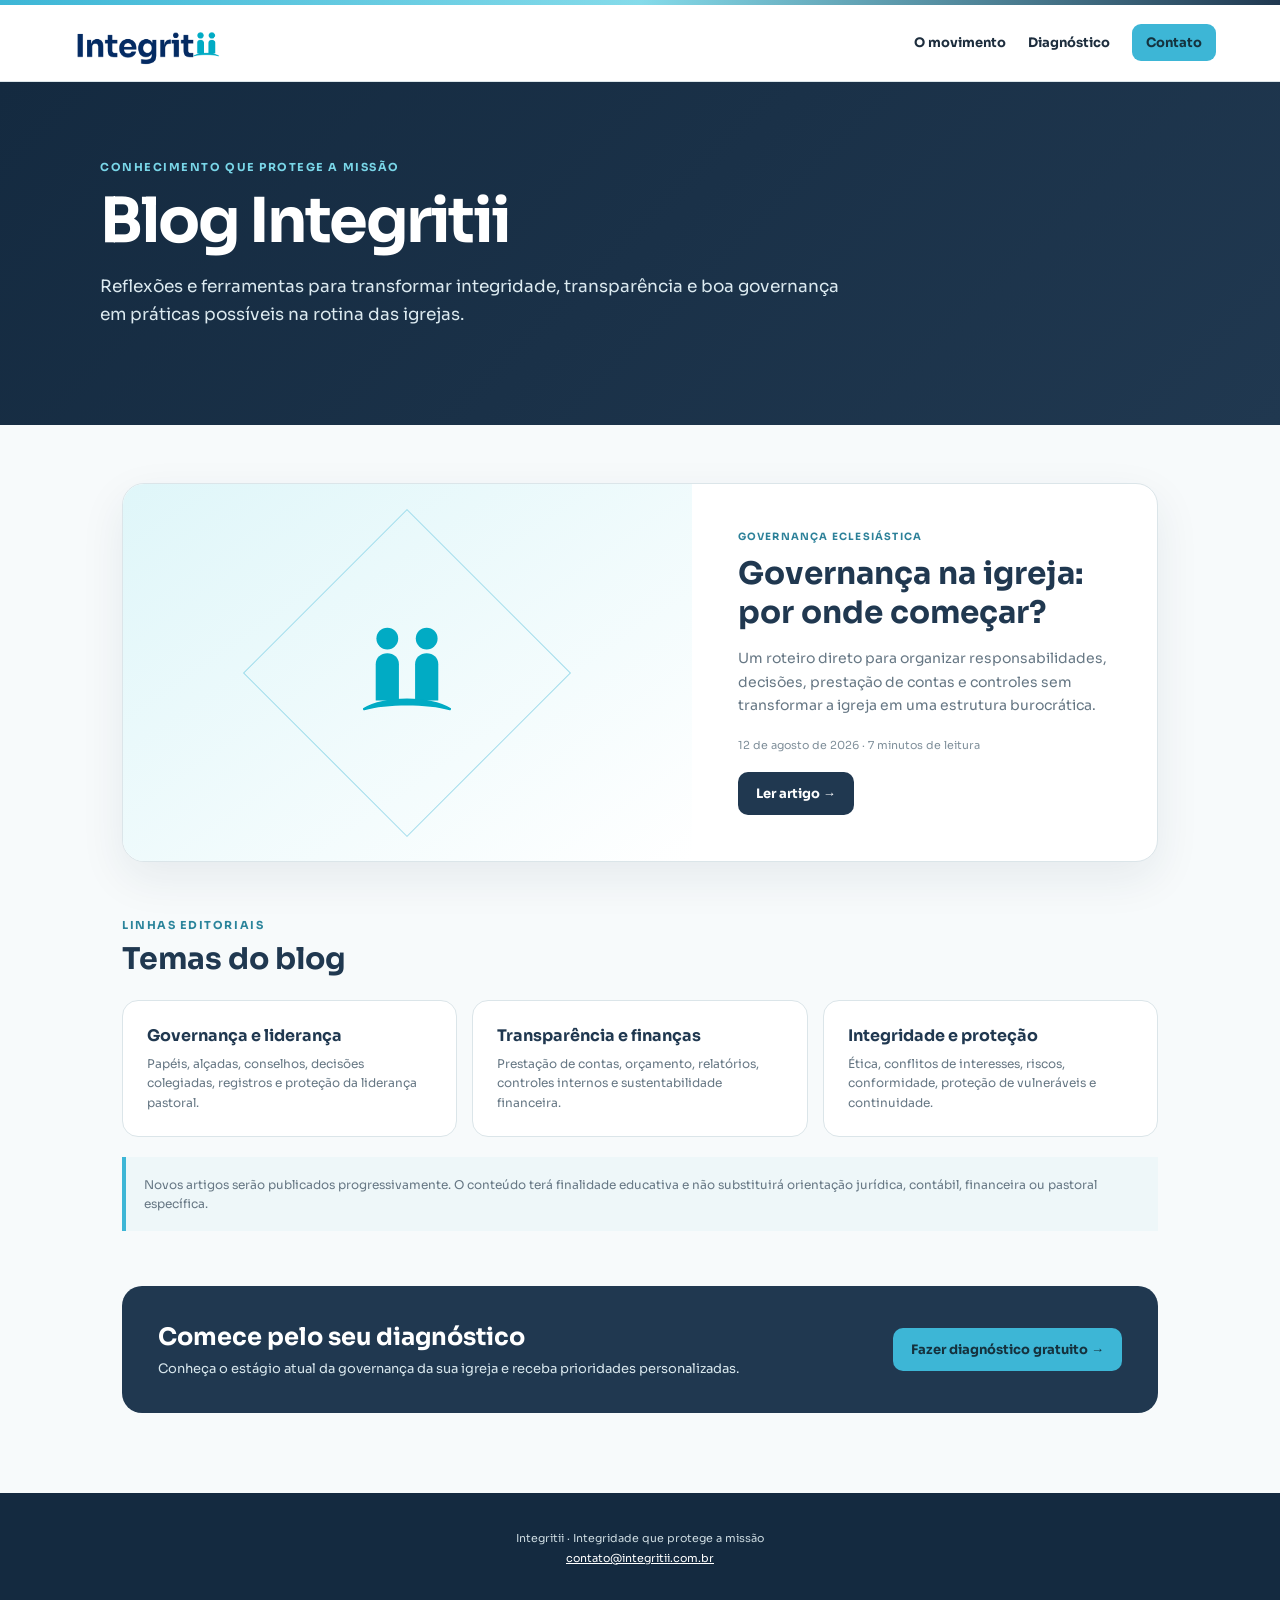
==== blog/index.html @ b7dacc2b "Cria área editorial do Integritii" ====
<!doctype html>
<html lang="pt-BR">
<head>
  <meta charset="utf-8"><meta name="viewport" content="width=device-width,initial-scale=1">
  <title>Blog Integritii | Governança, integridade e transparência para igrejas</title>
  <meta name="description" content="Conteúdos práticos do Integritii sobre governança eclesiástica, transparência, integridade, controles, riscos e sustentabilidade da missão.">
  <link rel="icon" href="../assets/images/favicon.png">
  <style>
    @font-face{font-family:Sora;src:url('../assets/fonts/sora-regular.woff2') format('woff2');font-weight:400;font-display:swap}@font-face{font-family:Sora;src:url('../assets/fonts/sora-bold.woff2') format('woff2');font-weight:700;font-display:swap}
    :root{--navy:#203850;--deep:#142a40;--cyan:#3db6d6;--ice:#edf1f2;--ink:#1d2d3d;--muted:#667784;--line:#dbe5e9}*{box-sizing:border-box}body{margin:0;font-family:Sora,Arial,sans-serif;color:var(--ink);background:#f7fafb}a{color:inherit}.top{height:5px;background:linear-gradient(90deg,var(--cyan),#85dbea,var(--navy))}header{background:#fff;border-bottom:1px solid var(--line);padding:14px 5%;display:flex;align-items:center;justify-content:space-between;position:sticky;top:0;z-index:10}.logo{width:165px;display:block}.nav{display:flex;gap:22px;align-items:center;font-size:13px;font-weight:700}.nav a{text-decoration:none}.cta{padding:10px 14px;border-radius:9px;background:var(--cyan);color:#14323e}.hero{background:linear-gradient(135deg,var(--deep),var(--navy));color:#fff;padding:78px 22px}.wrap{max-width:1080px;margin:auto}.eyebrow{text-transform:uppercase;letter-spacing:.14em;font-size:11px;font-weight:700;color:#79d6e8}.hero h1{font-size:clamp(38px,6vw,62px);line-height:1.08;letter-spacing:-.04em;margin:14px 0 18px;max-width:800px}.hero p{font-size:17px;line-height:1.7;color:#dceaf0;max-width:760px}.main{padding:58px 22px 80px}.featured{display:grid;grid-template-columns:1.1fr .9fr;background:#fff;border:1px solid var(--line);border-radius:22px;overflow:hidden;box-shadow:0 16px 45px rgba(25,56,77,.08)}.visual{min-height:370px;background:linear-gradient(145deg,#dff6f9,#fff);display:grid;place-items:center;position:relative;overflow:hidden}.visual:before{content:"";width:230px;height:230px;border:1px solid rgba(61,182,214,.45);transform:rotate(45deg);position:absolute}.visual img{width:150px;position:relative;z-index:2}.copy{padding:46px}.tag{font-size:10px;font-weight:700;letter-spacing:.12em;text-transform:uppercase;color:#2d8199}.copy h2{font-size:31px;line-height:1.25;color:var(--navy);margin:12px 0}.copy p{color:var(--muted);font-size:14px;line-height:1.7}.meta{font-size:11px;color:#80909b;margin:20px 0}.button{display:inline-block;text-decoration:none;padding:13px 18px;border-radius:10px;background:var(--navy);color:#fff;font-size:13px;font-weight:700}.section-title{margin:56px 0 22px}.section-title h2{color:var(--navy);font-size:30px;margin:8px 0}.topics{display:grid;grid-template-columns:repeat(3,1fr);gap:15px}.topic{background:#fff;border:1px solid var(--line);border-radius:16px;padding:24px}.topic b{display:block;color:var(--navy);margin-bottom:8px}.topic p{font-size:12px;color:var(--muted);line-height:1.6;margin:0}.newsletter{margin-top:55px;border-radius:20px;background:var(--navy);color:#fff;padding:36px;display:flex;justify-content:space-between;gap:28px;align-items:center}.newsletter h2{margin:0 0 8px}.newsletter p{margin:0;color:#d8e7ed;font-size:13px}.newsletter a{white-space:nowrap;background:var(--cyan);color:#15313d}.empty{margin-top:20px;padding:18px;border-left:4px solid var(--cyan);background:#eef7f9;color:var(--muted);font-size:12px;line-height:1.6}footer{background:var(--deep);color:#cbd9df;padding:36px 22px;text-align:center;font-size:11px;line-height:1.8}footer a{color:#fff}@media(max-width:760px){header{padding:12px 18px}.logo{width:130px}.nav a:not(.cta){display:none}.hero{padding:55px 20px}.main{padding:36px 15px 60px}.featured{grid-template-columns:1fr}.visual{min-height:240px}.copy{padding:28px 22px}.topics{grid-template-columns:1fr}.newsletter{align-items:flex-start;flex-direction:column}}
  </style>
</head>
<body><div class="top"></div><header><a href="../"><img class="logo" src="../assets/images/logo-integritii-azul.png" alt="Integritii"></a><nav class="nav"><a href="../">O movimento</a><a href="../diagnostico/">Diagnóstico</a><a class="cta" href="mailto:contato@integritii.com.br">Contato</a></nav></header>
  <section class="hero"><div class="wrap"><div class="eyebrow">Conhecimento que protege a missão</div><h1>Blog Integritii</h1><p>Reflexões e ferramentas para transformar integridade, transparência e boa governança em práticas possíveis na rotina das igrejas.</p></div></section>
  <main class="wrap main">
    <article class="featured"><div class="visual"><img src="../assets/images/simbolo-integritii.svg" alt="Símbolo Integritii"></div><div class="copy"><div class="tag">Governança eclesiástica</div><h2>Governança na igreja: por onde começar?</h2><p>Um roteiro direto para organizar responsabilidades, decisões, prestação de contas e controles sem transformar a igreja em uma estrutura burocrática.</p><div class="meta">12 de agosto de 2026 · 7 minutos de leitura</div><a class="button" href="governanca-na-igreja-por-onde-comecar.html">Ler artigo →</a></div></article>
    <div class="section-title"><div class="eyebrow" style="color:#2b849b">Linhas editoriais</div><h2>Temas do blog</h2></div>
    <section class="topics"><article class="topic"><b>Governança e liderança</b><p>Papéis, alçadas, conselhos, decisões colegiadas, registros e proteção da liderança pastoral.</p></article><article class="topic"><b>Transparência e finanças</b><p>Prestação de contas, orçamento, relatórios, controles internos e sustentabilidade financeira.</p></article><article class="topic"><b>Integridade e proteção</b><p>Ética, conflitos de interesses, riscos, conformidade, proteção de vulneráveis e continuidade.</p></article></section>
    <p class="empty">Novos artigos serão publicados progressivamente. O conteúdo terá finalidade educativa e não substituirá orientação jurídica, contábil, financeira ou pastoral específica.</p>
    <section class="newsletter"><div><h2>Comece pelo seu diagnóstico</h2><p>Conheça o estágio atual da governança da sua igreja e receba prioridades personalizadas.</p></div><a class="button" href="../diagnostico/">Fazer diagnóstico gratuito →</a></section>
  </main>
  <footer>Integritii · Integridade que protege a missão<br><a href="mailto:contato@integritii.com.br">contato@integritii.com.br</a></footer>
</body></html>
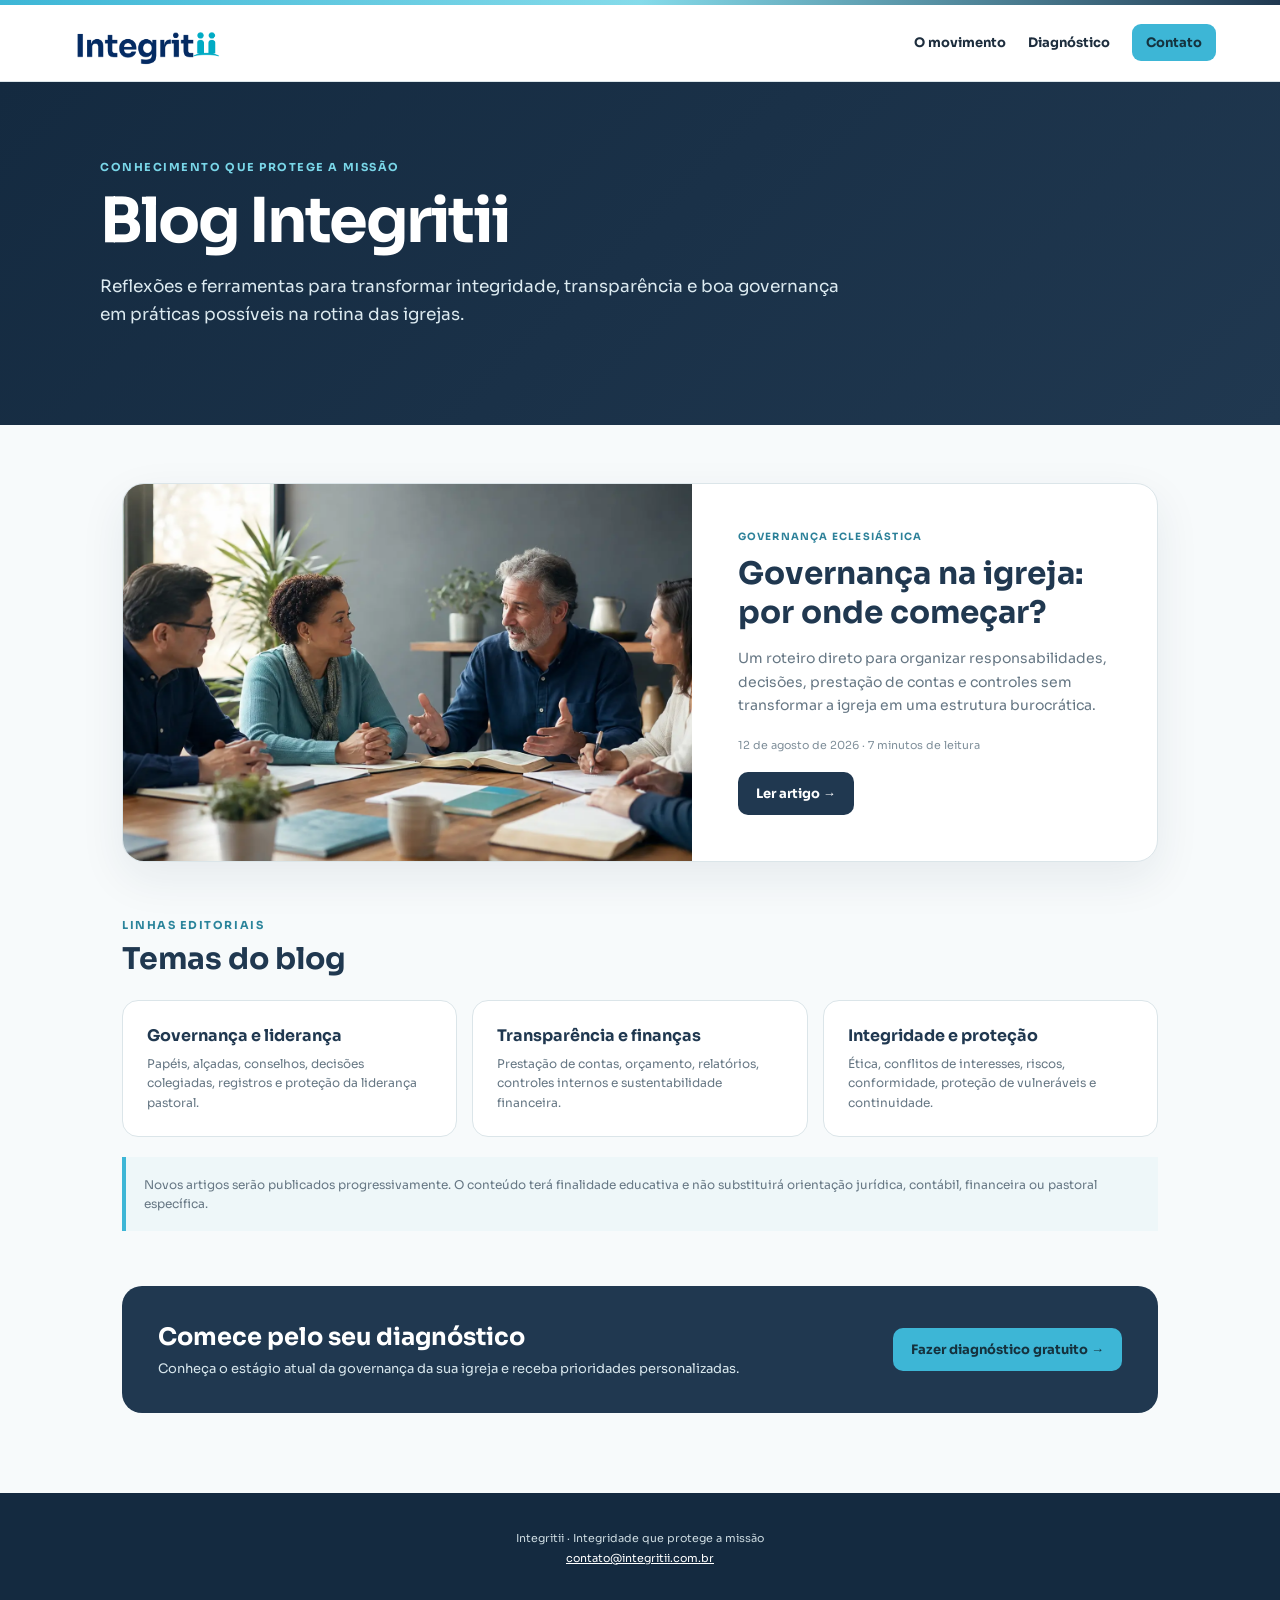
==== commit 851999c2: "Adicionar imagens de destaque ao blog" ====
--- a/blog/index.html
+++ b/blog/index.html
@@ -4,16 +4,23 @@
   <meta charset="utf-8"><meta name="viewport" content="width=device-width,initial-scale=1">
   <title>Blog Integritii | Governança, integridade e transparência para igrejas</title>
   <meta name="description" content="Conteúdos práticos do Integritii sobre governança eclesiástica, transparência, integridade, controles, riscos e sustentabilidade da missão.">
+  <meta property="og:type" content="website">
+  <meta property="og:title" content="Blog Integritii | Governança, integridade e transparência para igrejas">
+  <meta property="og:description" content="Conhecimento prático para proteger a missão, as pessoas e a confiança nas igrejas.">
+  <meta property="og:url" content="https://www.integritii.com.br/blog/">
+  <meta property="og:image" content="https://www.integritii.com.br/assets/images/blog/governanca-na-igreja.webp">
+  <meta property="og:image:alt" content="Lideranças cristãs reunidas para organizar responsabilidades e decisões">
+  <meta name="twitter:card" content="summary_large_image">
   <link rel="icon" href="../assets/images/favicon.png">
   <style>
     @font-face{font-family:Sora;src:url('../assets/fonts/sora-regular.woff2') format('woff2');font-weight:400;font-display:swap}@font-face{font-family:Sora;src:url('../assets/fonts/sora-bold.woff2') format('woff2');font-weight:700;font-display:swap}
-    :root{--navy:#203850;--deep:#142a40;--cyan:#3db6d6;--ice:#edf1f2;--ink:#1d2d3d;--muted:#667784;--line:#dbe5e9}*{box-sizing:border-box}body{margin:0;font-family:Sora,Arial,sans-serif;color:var(--ink);background:#f7fafb}a{color:inherit}.top{height:5px;background:linear-gradient(90deg,var(--cyan),#85dbea,var(--navy))}header{background:#fff;border-bottom:1px solid var(--line);padding:14px 5%;display:flex;align-items:center;justify-content:space-between;position:sticky;top:0;z-index:10}.logo{width:165px;display:block}.nav{display:flex;gap:22px;align-items:center;font-size:13px;font-weight:700}.nav a{text-decoration:none}.cta{padding:10px 14px;border-radius:9px;background:var(--cyan);color:#14323e}.hero{background:linear-gradient(135deg,var(--deep),var(--navy));color:#fff;padding:78px 22px}.wrap{max-width:1080px;margin:auto}.eyebrow{text-transform:uppercase;letter-spacing:.14em;font-size:11px;font-weight:700;color:#79d6e8}.hero h1{font-size:clamp(38px,6vw,62px);line-height:1.08;letter-spacing:-.04em;margin:14px 0 18px;max-width:800px}.hero p{font-size:17px;line-height:1.7;color:#dceaf0;max-width:760px}.main{padding:58px 22px 80px}.featured{display:grid;grid-template-columns:1.1fr .9fr;background:#fff;border:1px solid var(--line);border-radius:22px;overflow:hidden;box-shadow:0 16px 45px rgba(25,56,77,.08)}.visual{min-height:370px;background:linear-gradient(145deg,#dff6f9,#fff);display:grid;place-items:center;position:relative;overflow:hidden}.visual:before{content:"";width:230px;height:230px;border:1px solid rgba(61,182,214,.45);transform:rotate(45deg);position:absolute}.visual img{width:150px;position:relative;z-index:2}.copy{padding:46px}.tag{font-size:10px;font-weight:700;letter-spacing:.12em;text-transform:uppercase;color:#2d8199}.copy h2{font-size:31px;line-height:1.25;color:var(--navy);margin:12px 0}.copy p{color:var(--muted);font-size:14px;line-height:1.7}.meta{font-size:11px;color:#80909b;margin:20px 0}.button{display:inline-block;text-decoration:none;padding:13px 18px;border-radius:10px;background:var(--navy);color:#fff;font-size:13px;font-weight:700}.section-title{margin:56px 0 22px}.section-title h2{color:var(--navy);font-size:30px;margin:8px 0}.topics{display:grid;grid-template-columns:repeat(3,1fr);gap:15px}.topic{background:#fff;border:1px solid var(--line);border-radius:16px;padding:24px}.topic b{display:block;color:var(--navy);margin-bottom:8px}.topic p{font-size:12px;color:var(--muted);line-height:1.6;margin:0}.newsletter{margin-top:55px;border-radius:20px;background:var(--navy);color:#fff;padding:36px;display:flex;justify-content:space-between;gap:28px;align-items:center}.newsletter h2{margin:0 0 8px}.newsletter p{margin:0;color:#d8e7ed;font-size:13px}.newsletter a{white-space:nowrap;background:var(--cyan);color:#15313d}.empty{margin-top:20px;padding:18px;border-left:4px solid var(--cyan);background:#eef7f9;color:var(--muted);font-size:12px;line-height:1.6}footer{background:var(--deep);color:#cbd9df;padding:36px 22px;text-align:center;font-size:11px;line-height:1.8}footer a{color:#fff}@media(max-width:760px){header{padding:12px 18px}.logo{width:130px}.nav a:not(.cta){display:none}.hero{padding:55px 20px}.main{padding:36px 15px 60px}.featured{grid-template-columns:1fr}.visual{min-height:240px}.copy{padding:28px 22px}.topics{grid-template-columns:1fr}.newsletter{align-items:flex-start;flex-direction:column}}
+    :root{--navy:#203850;--deep:#142a40;--cyan:#3db6d6;--ice:#edf1f2;--ink:#1d2d3d;--muted:#667784;--line:#dbe5e9}*{box-sizing:border-box}body{margin:0;font-family:Sora,Arial,sans-serif;color:var(--ink);background:#f7fafb}a{color:inherit}.top{height:5px;background:linear-gradient(90deg,var(--cyan),#85dbea,var(--navy))}header{background:#fff;border-bottom:1px solid var(--line);padding:14px 5%;display:flex;align-items:center;justify-content:space-between;position:sticky;top:0;z-index:10}.logo{width:165px;display:block}.nav{display:flex;gap:22px;align-items:center;font-size:13px;font-weight:700}.nav a{text-decoration:none}.cta{padding:10px 14px;border-radius:9px;background:var(--cyan);color:#14323e}.hero{background:linear-gradient(135deg,var(--deep),var(--navy));color:#fff;padding:78px 22px}.wrap{max-width:1080px;margin:auto}.eyebrow{text-transform:uppercase;letter-spacing:.14em;font-size:11px;font-weight:700;color:#79d6e8}.hero h1{font-size:clamp(38px,6vw,62px);line-height:1.08;letter-spacing:-.04em;margin:14px 0 18px;max-width:800px}.hero p{font-size:17px;line-height:1.7;color:#dceaf0;max-width:760px}.main{padding:58px 22px 80px}.featured{display:grid;grid-template-columns:1.1fr .9fr;background:#fff;border:1px solid var(--line);border-radius:22px;overflow:hidden;box-shadow:0 16px 45px rgba(25,56,77,.08)}.visual{min-height:370px;background:#dfeaed;position:relative;overflow:hidden}.visual img{width:100%;height:100%;min-height:370px;object-fit:cover;transition:transform .45s ease}.visual:hover img{transform:scale(1.025)}.copy{padding:46px}.tag{font-size:10px;font-weight:700;letter-spacing:.12em;text-transform:uppercase;color:#2d8199}.copy h2{font-size:31px;line-height:1.25;color:var(--navy);margin:12px 0}.copy p{color:var(--muted);font-size:14px;line-height:1.7}.meta{font-size:11px;color:#80909b;margin:20px 0}.button{display:inline-block;text-decoration:none;padding:13px 18px;border-radius:10px;background:var(--navy);color:#fff;font-size:13px;font-weight:700}.section-title{margin:56px 0 22px}.section-title h2{color:var(--navy);font-size:30px;margin:8px 0}.topics{display:grid;grid-template-columns:repeat(3,1fr);gap:15px}.topic{background:#fff;border:1px solid var(--line);border-radius:16px;padding:24px}.topic b{display:block;color:var(--navy);margin-bottom:8px}.topic p{font-size:12px;color:var(--muted);line-height:1.6;margin:0}.newsletter{margin-top:55px;border-radius:20px;background:var(--navy);color:#fff;padding:36px;display:flex;justify-content:space-between;gap:28px;align-items:center}.newsletter h2{margin:0 0 8px}.newsletter p{margin:0;color:#d8e7ed;font-size:13px}.newsletter a{white-space:nowrap;background:var(--cyan);color:#15313d}.empty{margin-top:20px;padding:18px;border-left:4px solid var(--cyan);background:#eef7f9;color:var(--muted);font-size:12px;line-height:1.6}footer{background:var(--deep);color:#cbd9df;padding:36px 22px;text-align:center;font-size:11px;line-height:1.8}footer a{color:#fff}@media(max-width:760px){header{padding:12px 18px}.logo{width:130px}.nav a:not(.cta){display:none}.hero{padding:55px 20px}.main{padding:36px 15px 60px}.featured{grid-template-columns:1fr}.visual{min-height:240px}.visual img{min-height:240px}.copy{padding:28px 22px}.topics{grid-template-columns:1fr}.newsletter{align-items:flex-start;flex-direction:column}}
   </style>
 </head>
 <body><div class="top"></div><header><a href="../"><img class="logo" src="../assets/images/logo-integritii-azul.png" alt="Integritii"></a><nav class="nav"><a href="../">O movimento</a><a href="../diagnostico/">Diagnóstico</a><a class="cta" href="mailto:contato@integritii.com.br">Contato</a></nav></header>
   <section class="hero"><div class="wrap"><div class="eyebrow">Conhecimento que protege a missão</div><h1>Blog Integritii</h1><p>Reflexões e ferramentas para transformar integridade, transparência e boa governança em práticas possíveis na rotina das igrejas.</p></div></section>
   <main class="wrap main">
-    <article class="featured"><div class="visual"><img src="../assets/images/simbolo-integritii.svg" alt="Símbolo Integritii"></div><div class="copy"><div class="tag">Governança eclesiástica</div><h2>Governança na igreja: por onde começar?</h2><p>Um roteiro direto para organizar responsabilidades, decisões, prestação de contas e controles sem transformar a igreja em uma estrutura burocrática.</p><div class="meta">12 de agosto de 2026 · 7 minutos de leitura</div><a class="button" href="governanca-na-igreja-por-onde-comecar.html">Ler artigo →</a></div></article>
+    <article class="featured"><a class="visual" href="governanca-na-igreja-por-onde-comecar.html" aria-label="Ler: Governança na igreja: por onde começar?"><img src="../assets/images/blog/governanca-na-igreja.webp" alt="Lideranças cristãs reunidas para organizar responsabilidades e decisões" width="1600" height="900" fetchpriority="high"></a><div class="copy"><div class="tag">Governança eclesiástica</div><h2>Governança na igreja: por onde começar?</h2><p>Um roteiro direto para organizar responsabilidades, decisões, prestação de contas e controles sem transformar a igreja em uma estrutura burocrática.</p><div class="meta">12 de agosto de 2026 · 7 minutos de leitura</div><a class="button" href="governanca-na-igreja-por-onde-comecar.html">Ler artigo →</a></div></article>
     <div class="section-title"><div class="eyebrow" style="color:#2b849b">Linhas editoriais</div><h2>Temas do blog</h2></div>
     <section class="topics"><article class="topic"><b>Governança e liderança</b><p>Papéis, alçadas, conselhos, decisões colegiadas, registros e proteção da liderança pastoral.</p></article><article class="topic"><b>Transparência e finanças</b><p>Prestação de contas, orçamento, relatórios, controles internos e sustentabilidade financeira.</p></article><article class="topic"><b>Integridade e proteção</b><p>Ética, conflitos de interesses, riscos, conformidade, proteção de vulneráveis e continuidade.</p></article></section>
     <p class="empty">Novos artigos serão publicados progressivamente. O conteúdo terá finalidade educativa e não substituirá orientação jurídica, contábil, financeira ou pastoral específica.</p>
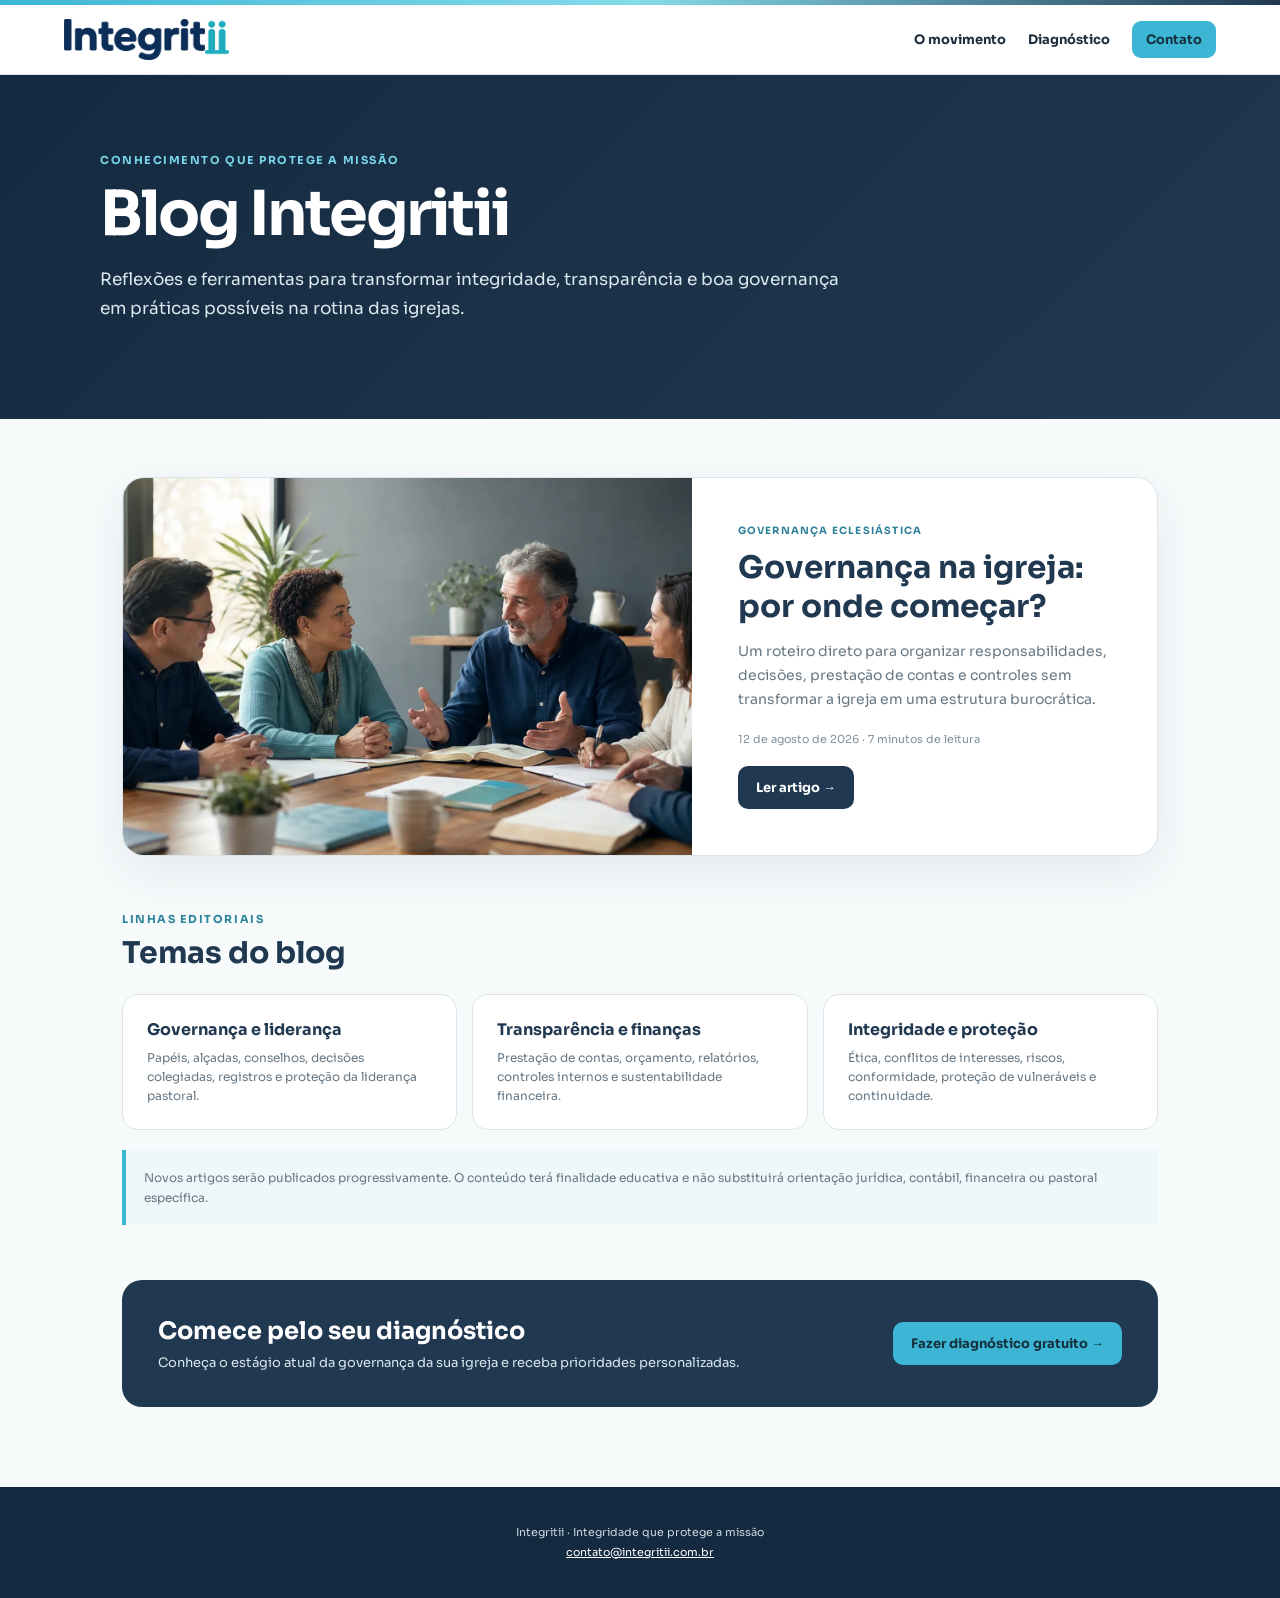
==== commit 62f5005b: "Adota a nova identidade visual oficial do Integritii" ====
--- a/blog/index.html
+++ b/blog/index.html
@@ -11,7 +11,9 @@
   <meta property="og:image" content="https://www.integritii.com.br/assets/images/blog/governanca-na-igreja.webp">
   <meta property="og:image:alt" content="Lideranças cristãs reunidas para organizar responsabilidades e decisões">
   <meta name="twitter:card" content="summary_large_image">
-  <link rel="icon" href="../assets/images/favicon.png">
+  <link rel="icon" type="image/x-icon" href="../assets/images/favicon.ico">
+  <link rel="icon" type="image/png" sizes="512x512" href="../assets/images/favicon.png">
+  <link rel="apple-touch-icon" sizes="180x180" href="../assets/images/apple-touch-icon.png">
   <style>
     @font-face{font-family:Sora;src:url('../assets/fonts/sora-regular.woff2') format('woff2');font-weight:400;font-display:swap}@font-face{font-family:Sora;src:url('../assets/fonts/sora-bold.woff2') format('woff2');font-weight:700;font-display:swap}
     :root{--navy:#203850;--deep:#142a40;--cyan:#3db6d6;--ice:#edf1f2;--ink:#1d2d3d;--muted:#667784;--line:#dbe5e9}*{box-sizing:border-box}body{margin:0;font-family:Sora,Arial,sans-serif;color:var(--ink);background:#f7fafb}a{color:inherit}.top{height:5px;background:linear-gradient(90deg,var(--cyan),#85dbea,var(--navy))}header{background:#fff;border-bottom:1px solid var(--line);padding:14px 5%;display:flex;align-items:center;justify-content:space-between;position:sticky;top:0;z-index:10}.logo{width:165px;display:block}.nav{display:flex;gap:22px;align-items:center;font-size:13px;font-weight:700}.nav a{text-decoration:none}.cta{padding:10px 14px;border-radius:9px;background:var(--cyan);color:#14323e}.hero{background:linear-gradient(135deg,var(--deep),var(--navy));color:#fff;padding:78px 22px}.wrap{max-width:1080px;margin:auto}.eyebrow{text-transform:uppercase;letter-spacing:.14em;font-size:11px;font-weight:700;color:#79d6e8}.hero h1{font-size:clamp(38px,6vw,62px);line-height:1.08;letter-spacing:-.04em;margin:14px 0 18px;max-width:800px}.hero p{font-size:17px;line-height:1.7;color:#dceaf0;max-width:760px}.main{padding:58px 22px 80px}.featured{display:grid;grid-template-columns:1.1fr .9fr;background:#fff;border:1px solid var(--line);border-radius:22px;overflow:hidden;box-shadow:0 16px 45px rgba(25,56,77,.08)}.visual{min-height:370px;background:#dfeaed;position:relative;overflow:hidden}.visual img{width:100%;height:100%;min-height:370px;object-fit:cover;transition:transform .45s ease}.visual:hover img{transform:scale(1.025)}.copy{padding:46px}.tag{font-size:10px;font-weight:700;letter-spacing:.12em;text-transform:uppercase;color:#2d8199}.copy h2{font-size:31px;line-height:1.25;color:var(--navy);margin:12px 0}.copy p{color:var(--muted);font-size:14px;line-height:1.7}.meta{font-size:11px;color:#80909b;margin:20px 0}.button{display:inline-block;text-decoration:none;padding:13px 18px;border-radius:10px;background:var(--navy);color:#fff;font-size:13px;font-weight:700}.section-title{margin:56px 0 22px}.section-title h2{color:var(--navy);font-size:30px;margin:8px 0}.topics{display:grid;grid-template-columns:repeat(3,1fr);gap:15px}.topic{background:#fff;border:1px solid var(--line);border-radius:16px;padding:24px}.topic b{display:block;color:var(--navy);margin-bottom:8px}.topic p{font-size:12px;color:var(--muted);line-height:1.6;margin:0}.newsletter{margin-top:55px;border-radius:20px;background:var(--navy);color:#fff;padding:36px;display:flex;justify-content:space-between;gap:28px;align-items:center}.newsletter h2{margin:0 0 8px}.newsletter p{margin:0;color:#d8e7ed;font-size:13px}.newsletter a{white-space:nowrap;background:var(--cyan);color:#15313d}.empty{margin-top:20px;padding:18px;border-left:4px solid var(--cyan);background:#eef7f9;color:var(--muted);font-size:12px;line-height:1.6}footer{background:var(--deep);color:#cbd9df;padding:36px 22px;text-align:center;font-size:11px;line-height:1.8}footer a{color:#fff}@media(max-width:760px){header{padding:12px 18px}.logo{width:130px}.nav a:not(.cta){display:none}.hero{padding:55px 20px}.main{padding:36px 15px 60px}.featured{grid-template-columns:1fr}.visual{min-height:240px}.visual img{min-height:240px}.copy{padding:28px 22px}.topics{grid-template-columns:1fr}.newsletter{align-items:flex-start;flex-direction:column}}
